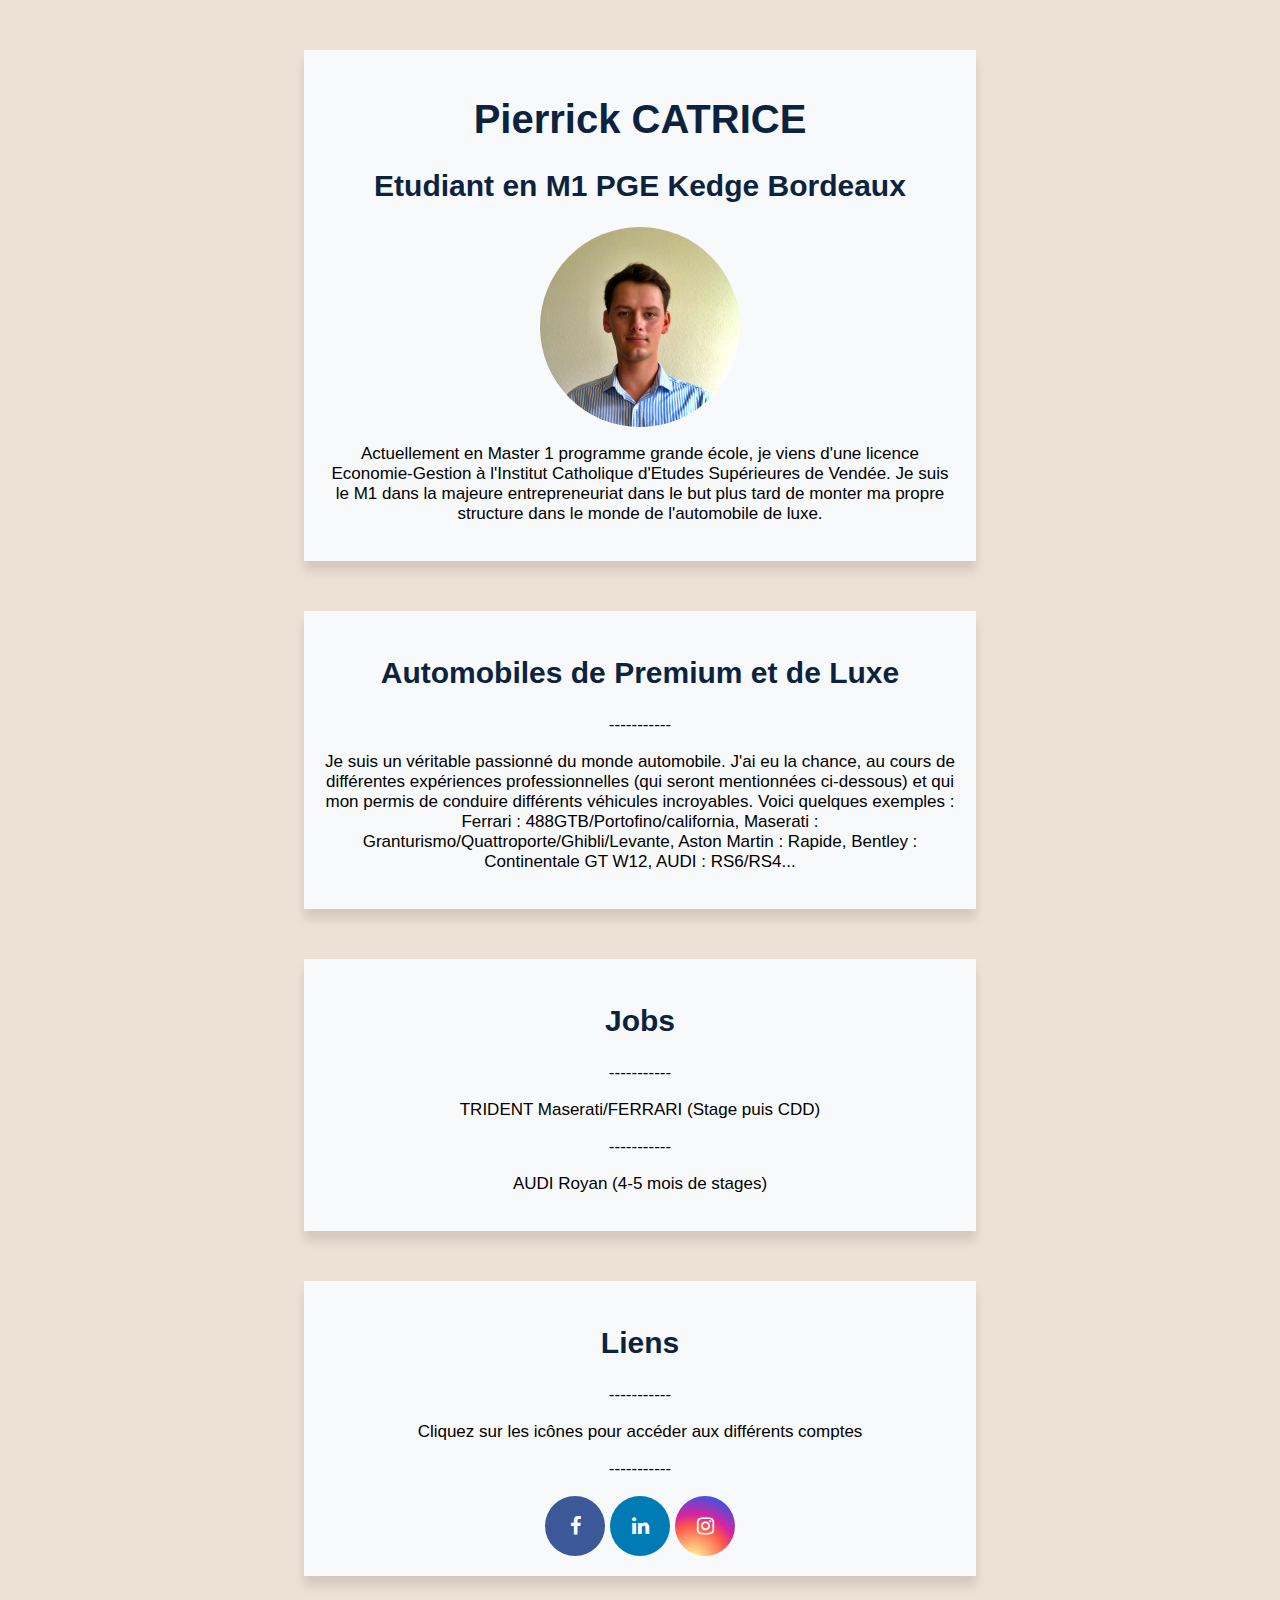
==== index.html @ 26f506a1 "Add files via upload" ====
<head>
	<link rel="stylesheet" type="text/css" href="css/style.css">
</head>
<body style="background-color:#ede0d4;">
<div>
	<div class="entete"> 
		<div class= "container" style="background-color:#f8f9fa;">

			<h1> Pierrick CATRICE</h1>
			<h2>Etudiant en M1 PGE Kedge Bordeaux</h2>
			<img class="img-circle" src="images/photoprofil.jpeg">
			<p> Actuellement en Master 1 programme grande école, je viens d'une licence Economie-Gestion à l'Institut Catholique d'Etudes Supérieures de Vendée. Je suis le M1 dans la majeure entrepreneuriat dans le but plus tard de monter ma propre structure dans le monde de l'automobile de luxe.</p>
		</div>
	</div>
	
	<div class= "container" style="background-color:#f8f9fa;">
		<h2> Automobiles de Premium et de Luxe </h2>
		<p>-----------</p>
		<p>Je suis un véritable passionné du monde automobile. J'ai eu la chance, au cours de différentes expériences professionnelles (qui seront mentionnées ci-dessous) et qui mon permis de conduire différents véhicules incroyables. Voici quelques exemples : Ferrari : 488GTB/Portofino/california, Maserati : Granturismo/Quattroporte/Ghibli/Levante, Aston Martin : Rapide, Bentley : Continentale GT W12, AUDI : RS6/RS4...</p>
	</div>

	<div class= "container" style="background-color:#f8f9fa;">
		<h2> Jobs </h2>
		<p>-----------</p>
		<p> TRIDENT Maserati/FERRARI (Stage puis CDD)</p>
		<p>-----------</p>
		<p> AUDI Royan (4-5 mois de stages)</p>
	</div>

	<div class= "container" style="background-color:#f8f9fa;">
			<h2> Liens </h2>
			<p>-----------</p>
			<p>Cliquez sur les icônes pour accéder aux différents comptes</p>
			<p>-----------</p>
		

		<div class= "réseaux sociaux">

			<link rel="stylesheet" href="https://cdnjs.cloudflare.com/ajax/libs/font-awesome/4.7.0/css/font-awesome.min.css">


			<a href="https://www.facebook.com/pierrick.catrice" class="fa fa-facebook"></a>
			<a href="https://www.linkedin.com/in/pierrick-catrice-2000a31a7/?originalSubdomain=fr" class="fa fa-linkedin"></a>
			<a href="https://www.instagram.com/pierrickcatrice/?hl=fr" class="fa fa-instagram"></a>

		</div>
	</div>
</div>
</body>
---- css/style.css ----
h1{
	color: #0c2340;
	opacity: 0.2
	font-size:10px;
	font-family: Univers47,sans-serif
}


h2{
	color: #0c2340;
	opacity: 0.2
	font-size:8px;
	font-family: Univers47,sans-serif
}
body{
	font-size: 20px

}

p{
	font-size:17px;
	font-family: Univers47,sans-serif
}

img{
	height: 200px;
}


.img-circle{
	border-radius:50%;
}


.container {
	width: 50%;
	margin: 50px auto;
	text-align: center;
	box-shadow: 0px 10px 10px rgba(0 0 0 / 10%);
	padding: 20px;
max-width: 800px;
min-width: 500px;
}

.fa {
  padding: 20px;
  font-size: 30px;
  width: 50px;
  text-align: center;
  text-decoration: none;
}


.fa:hover {
  opacity: 0.7;
}

.fa-facebook {
  background: #3B5998;
  color: white;
  width: 20px;
  height: 20px;
  text-align: center;
  border-radius: 40px;
}

.fa-linkedin {
  background: #007bb5;
  color: white;
  width: 20px;
  height: 20px;
  text-align: center;
  border-radius: 40px;
}

.fa-instagram {
  display: inline-block;
  text-align: center;
  color: #fff;
  background: #d6249f;
  background: radial-gradient(circle at 30% 107%, #fdf497 0%, #fdf497 5%, #fd5949 45%,#d6249f 60%,#285AEB 90%);
  width: 20px;
  height: 20px;
  text-align: center;
  border-radius: 40px;
}
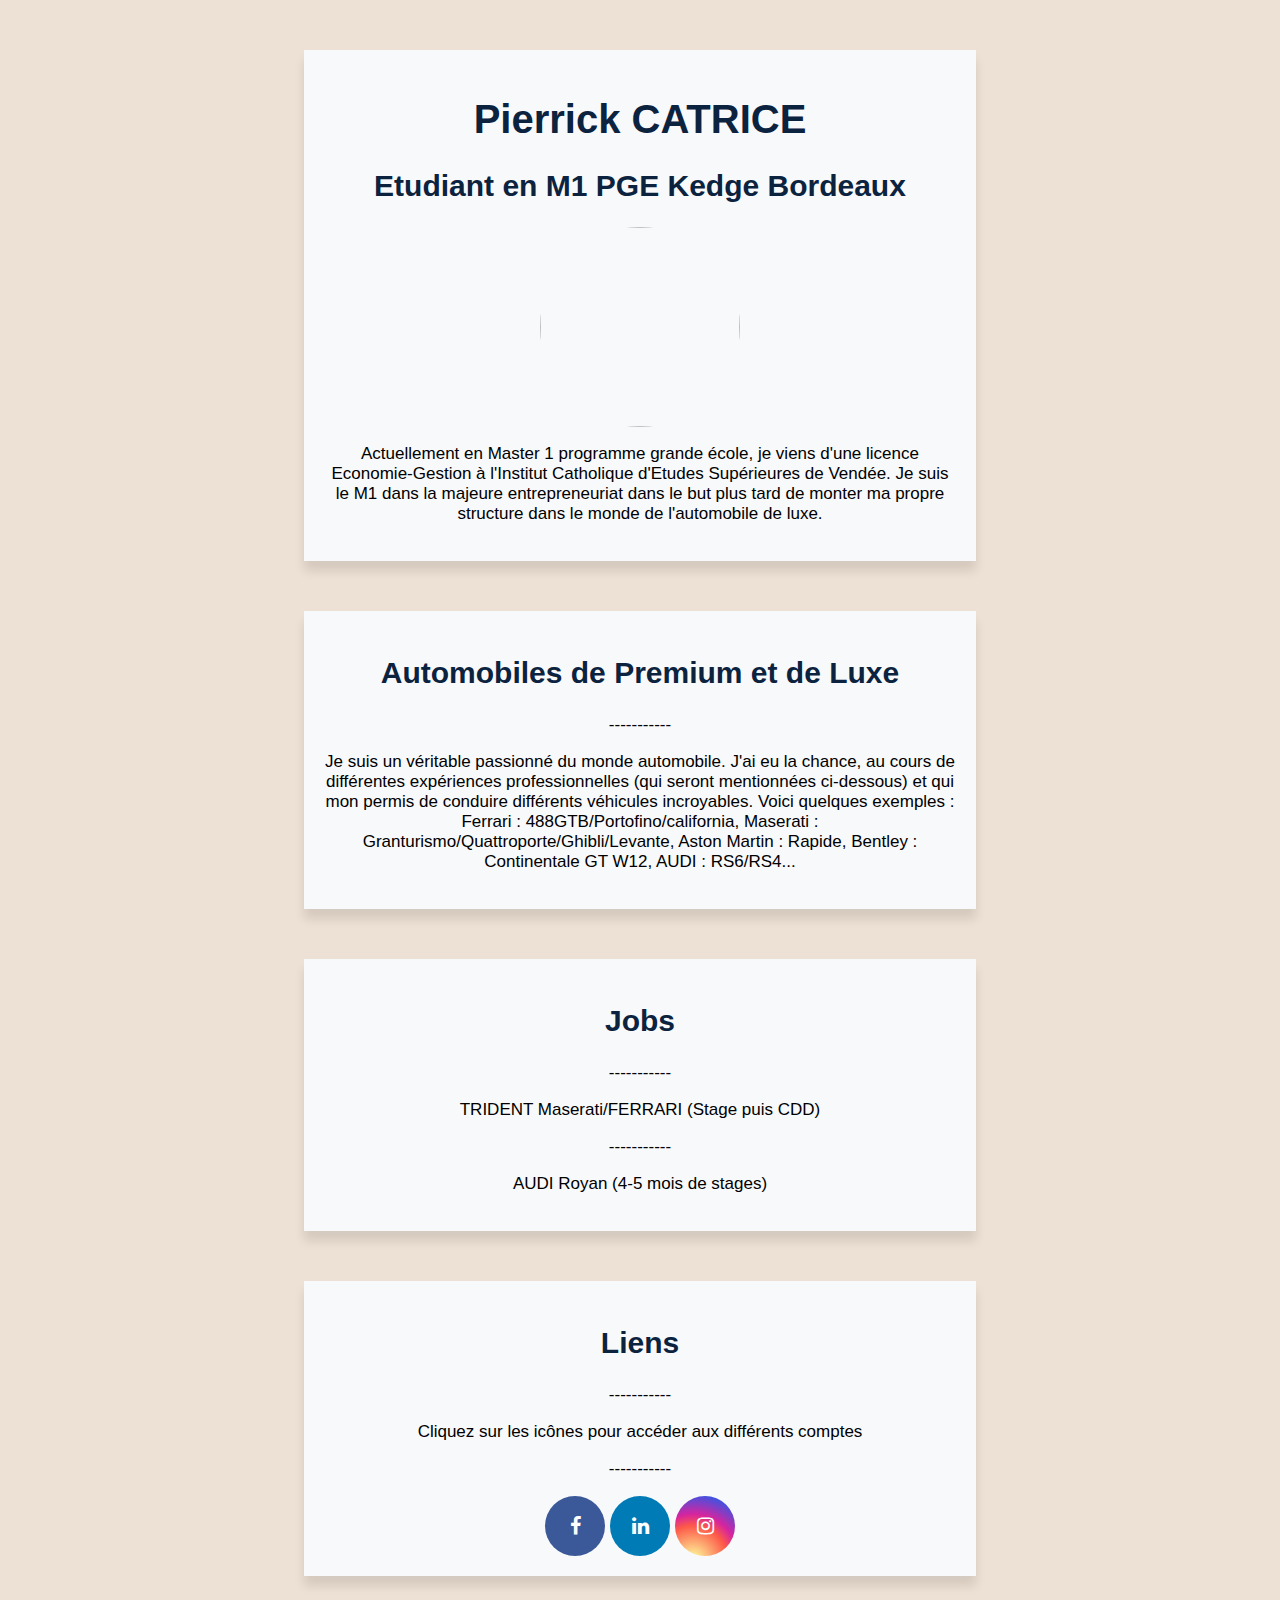
==== commit 59105e1a: "Add files via upload" ====
--- a/index.html
+++ b/index.html
@@ -8,7 +8,7 @@
 
 			<h1> Pierrick CATRICE</h1>
 			<h2>Etudiant en M1 PGE Kedge Bordeaux</h2>
-			<img class="img-circle" src="images/photoprofil.jpeg">
+			<img class="img-circle" src="images/profile-picture.png">
 			<p> Actuellement en Master 1 programme grande école, je viens d'une licence Economie-Gestion à l'Institut Catholique d'Etudes Supérieures de Vendée. Je suis le M1 dans la majeure entrepreneuriat dans le but plus tard de monter ma propre structure dans le monde de l'automobile de luxe.</p>
 		</div>
 	</div>
--- a/css/style.css
+++ b/css/style.css
@@ -38,8 +38,8 @@
 	text-align: center;
 	box-shadow: 0px 10px 10px rgba(0 0 0 / 10%);
 	padding: 20px;
-max-width: 800px;
-min-width: 500px;
+  max-width: 800px;
+  min-width: 500px;
 }
 
 .fa {
